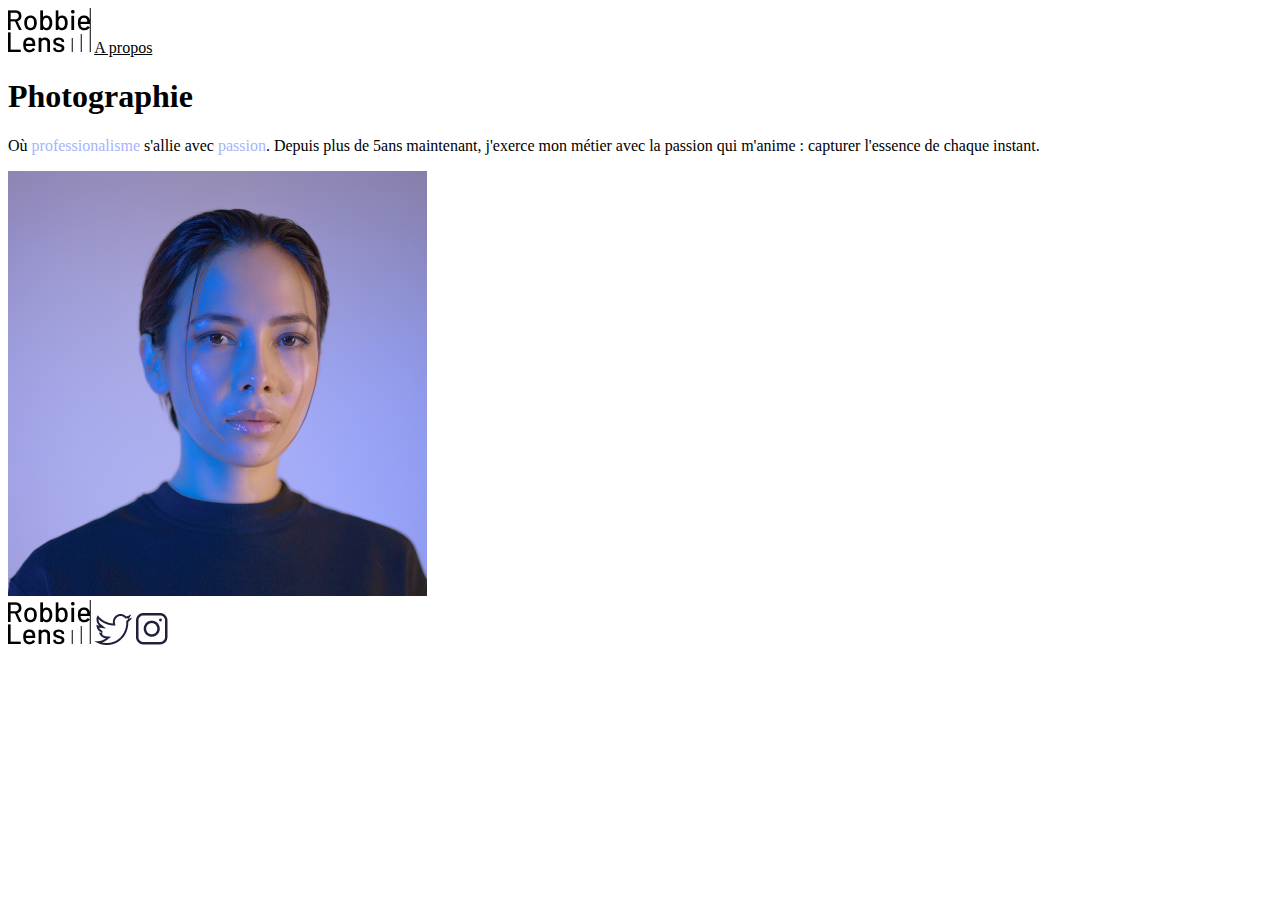
==== projet_portfolio/index.html @ fd400d7f "Integration du CSS dans la page HTML" ====
<!DOCTYPE html>
<html lang="en">
<head>
    <meta charset="UTF-8">
    <meta name="viewport" content="width=device-width, initial-scale=1.0">
    <link rel="stylesheet" href="style.css">
    <title>Accueil - Robbie Lens Photographie</title>
</head>
<body>
    <div>
        <img src="images/logo.png" alt="">
        <a href="a-propos.html">A propos</a>
    </div>
    <h1>Photographie</h1>
    <p>Où <span class="important">professionalisme</span> s'allie avec <span class="important">passion</span>. Depuis plus de 5ans maintenant, j'exerce mon métier avec la passion qui m'anime : capturer l'essence de chaque instant.</p>
    <img src="images/robbie-lens.png" alt="Image de Robbie Lens">
    <div>
        <img src="images/logo.png" alt="Logo Robbie Lens">
        <a target="_blank" href="https://twitter.com/"><img src="images/twitter.png" alt="Logo Twitter"></a>
        <a target="_blank" href="https://www.instagram.com/"><img src="images/instagram.png" alt="Logo Instagram"></a>
    </div>
</body>
</html>
---- projet_portfolio/style.css ----
a{
    color: black;
}
.important{
    color: #a5b4fc;
}
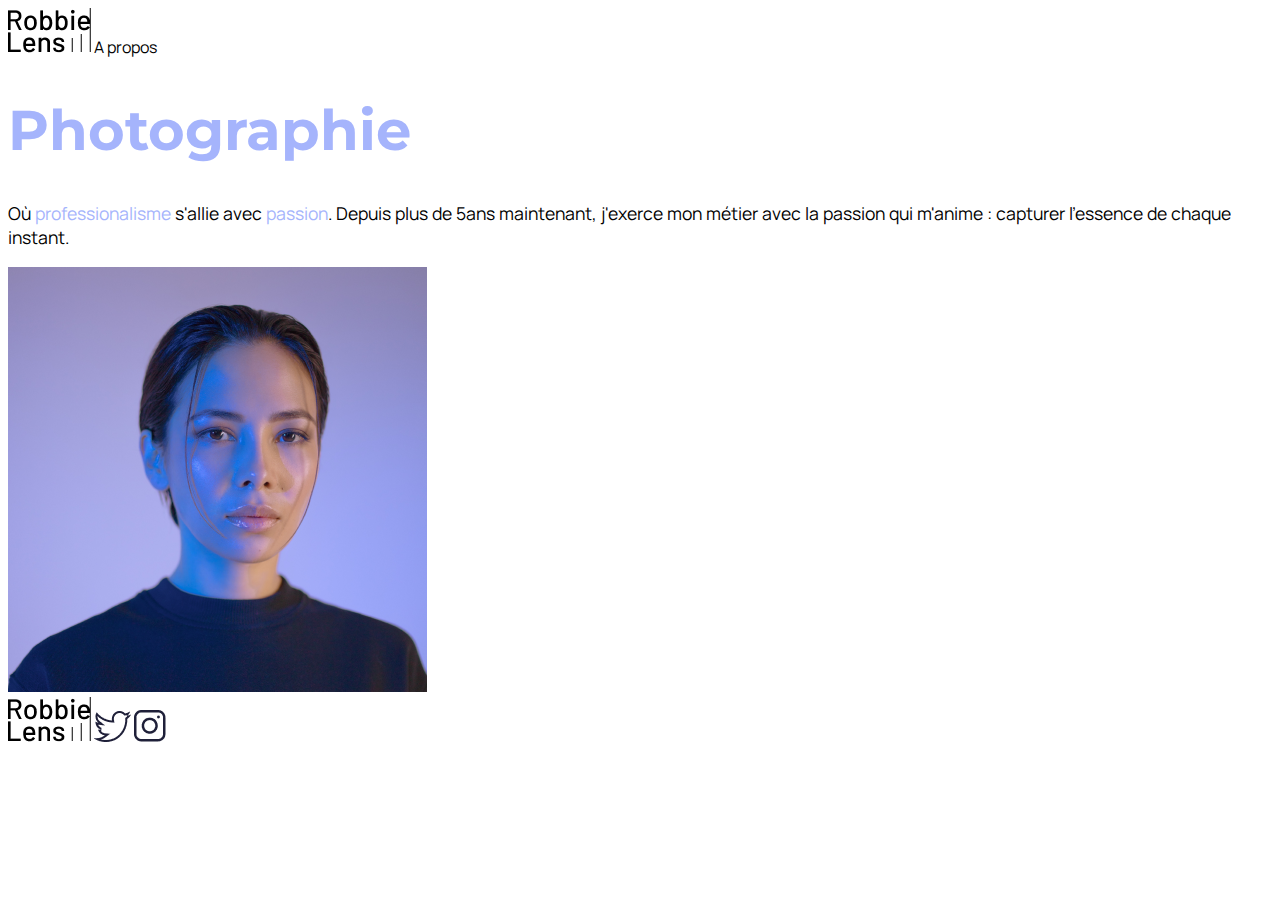
==== commit 4ff8a14c: "Changement de l'apparence du texte" ====
--- a/projet_portfolio/index.html
+++ b/projet_portfolio/index.html
@@ -1,18 +1,25 @@
 <!DOCTYPE html>
 <html lang="en">
+
 <head>
     <meta charset="UTF-8">
     <meta name="viewport" content="width=device-width, initial-scale=1.0">
+    <link rel="preconnect" href="https://fonts.googleapis.com">
+<link rel="preconnect" href="https://fonts.gstatic.com" crossorigin>
+<link href="https://fonts.googleapis.com/css2?family=Manrope:wght@200..800&family=Montserrat:ital,wght@0,100..900;1,100..900&display=swap" rel="stylesheet">
     <link rel="stylesheet" href="style.css">
     <title>Accueil - Robbie Lens Photographie</title>
 </head>
+
 <body>
     <div>
-        <img src="images/logo.png" alt="">
+        <img src="images/logo.png" alt="Logo Robbie Lens">
         <a href="a-propos.html">A propos</a>
     </div>
     <h1>Photographie</h1>
-    <p>Où <span class="important">professionalisme</span> s'allie avec <span class="important">passion</span>. Depuis plus de 5ans maintenant, j'exerce mon métier avec la passion qui m'anime : capturer l'essence de chaque instant.</p>
+    <p>Où <em>professionalisme</em> s'allie avec <em>passion</em>. Depuis
+        plus de 5ans maintenant, j'exerce mon métier avec la passion qui m'anime : capturer l'essence de chaque instant.
+    </p>
     <img src="images/robbie-lens.png" alt="Image de Robbie Lens">
     <div>
         <img src="images/logo.png" alt="Logo Robbie Lens">
@@ -20,4 +27,5 @@
         <a target="_blank" href="https://www.instagram.com/"><img src="images/instagram.png" alt="Logo Instagram"></a>
     </div>
 </body>
+
 </html>--- a/projet_portfolio/style.css
+++ b/projet_portfolio/style.css
@@ -1,6 +1,20 @@
+body{
+    font-family: Manrope, sans-serif;
+    font-size: 1em;
+}
 a{
     color: black;
+    text-decoration: none;
 }
-.important{
+em{
+    font-style: normal;
     color: #a5b4fc;
+}
+h1{
+    font-size: 3.5rem;
+    color: #a5b4fc;
+    font-family: Montserrat, sans-serif;
+}
+p{
+    font-size: 1.1rem;
 }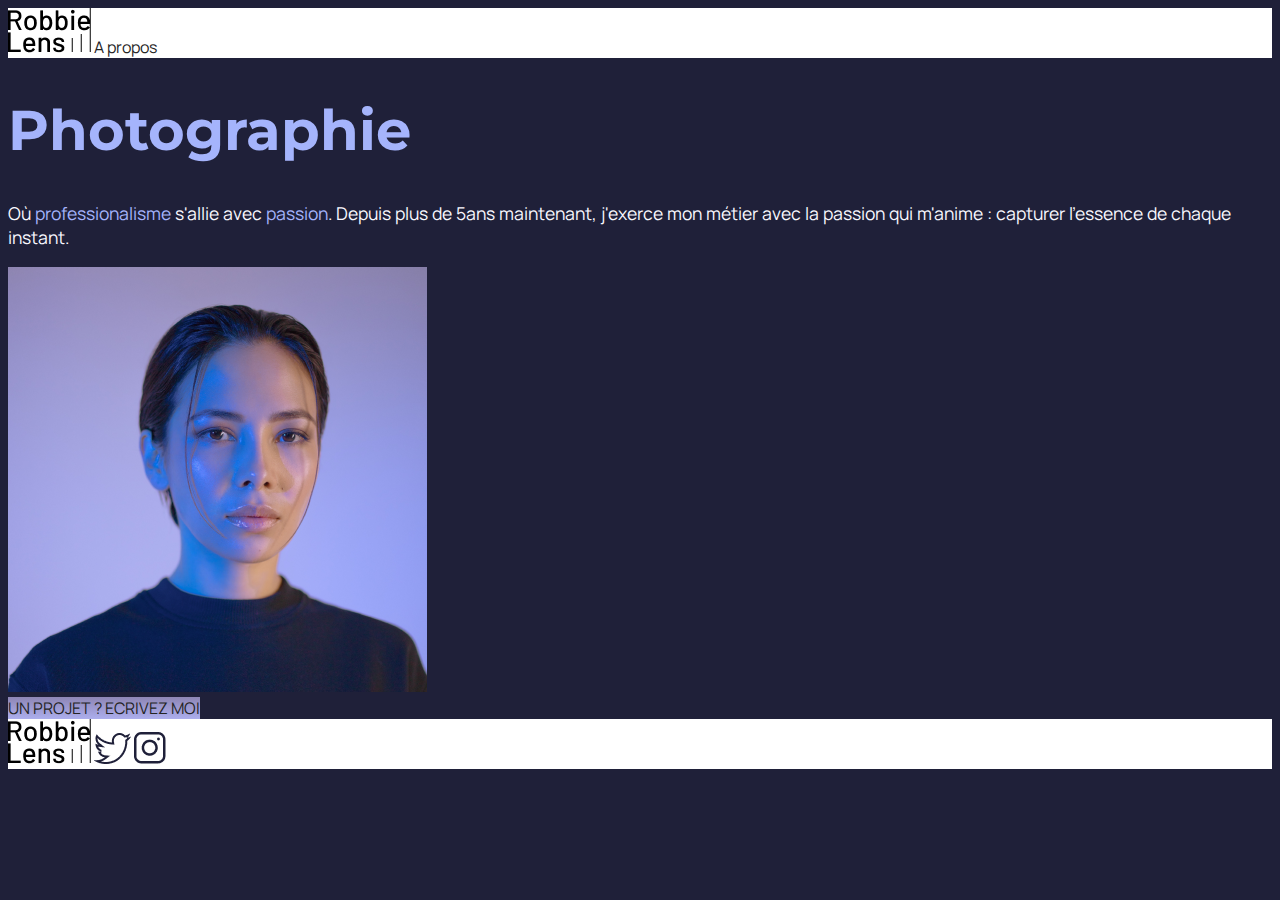
==== commit e6aae985: "Ajout des couleurs et de fond" ====
--- a/projet_portfolio/index.html
+++ b/projet_portfolio/index.html
@@ -12,7 +12,7 @@
 </head>
 
 <body>
-    <div>
+    <div class="entete">
         <img src="images/logo.png" alt="Logo Robbie Lens">
         <a href="a-propos.html">A propos</a>
     </div>
@@ -22,6 +22,9 @@
     </p>
     <img src="images/robbie-lens.png" alt="Image de Robbie Lens">
     <div>
+        <a href="" class="cta">UN PROJET ? ECRIVEZ MOI</a>
+    </div>
+    <div class="pied-de-page">
         <img src="images/logo.png" alt="Logo Robbie Lens">
         <a target="_blank" href="https://twitter.com/"><img src="images/twitter.png" alt="Logo Twitter"></a>
         <a target="_blank" href="https://www.instagram.com/"><img src="images/instagram.png" alt="Logo Instagram"></a>
--- a/projet_portfolio/style.css
+++ b/projet_portfolio/style.css
@@ -1,9 +1,11 @@
 body{
     font-family: Manrope, sans-serif;
     font-size: 1em;
+    background-color: #1f2039;
+    color: #f9f8ff;
 }
 a{
-    color: black;
+    color: #242424;
     text-decoration: none;
 }
 em{
@@ -15,6 +17,16 @@
     color: #a5b4fc;
     font-family: Montserrat, sans-serif;
 }
-p{
+h2{
+    color: #f9f8ff;
+}
+p, li{
     font-size: 1.1rem;
+    color: #f9f8ff;
+}
+.entete, .pied-de-page{
+    background-color: white;
+}
+.cta{
+    background: linear-gradient(#8e86b5, #acaeed);
 }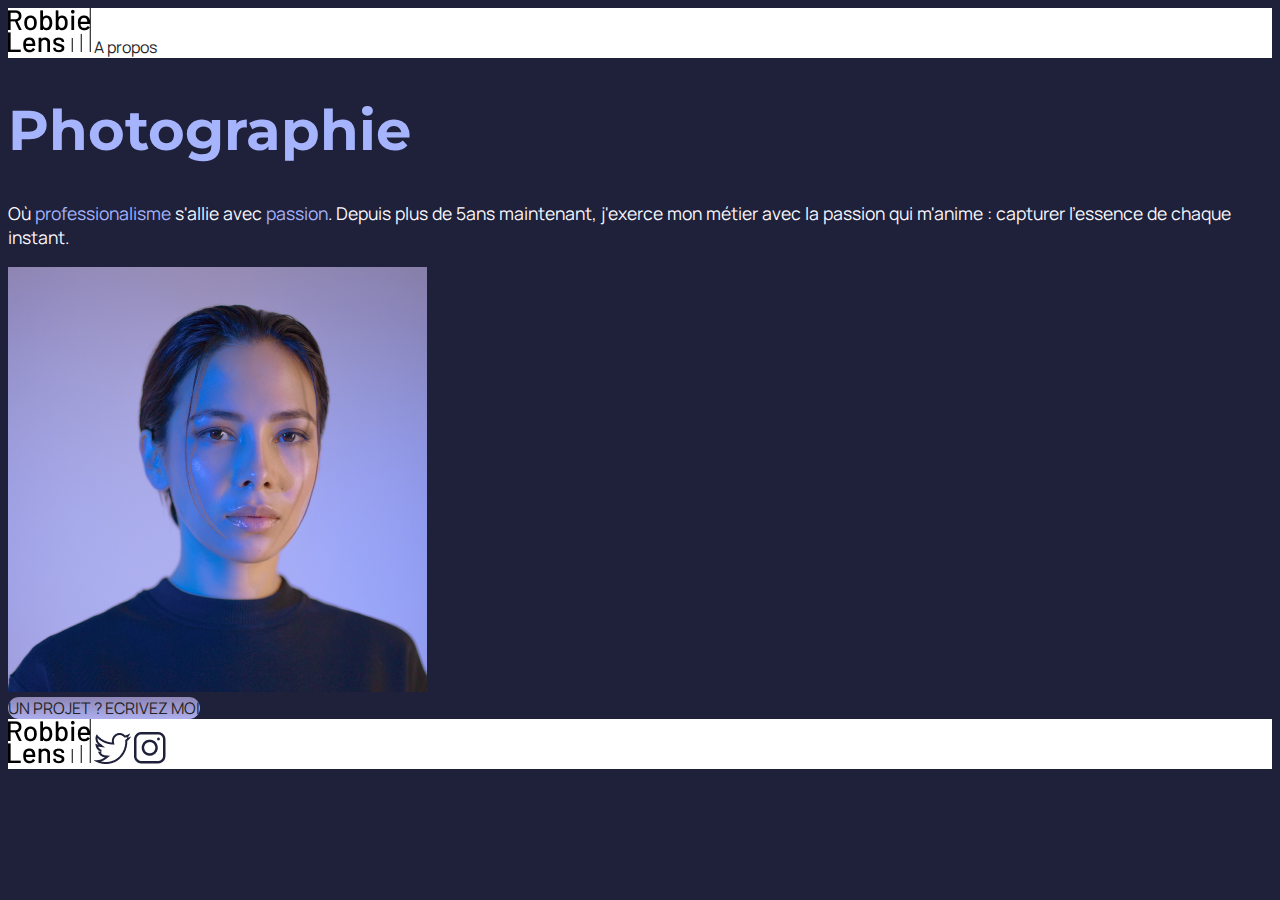
==== commit 78863b4f: "Création des bordure et des ombres" ====
--- a/projet_portfolio/index.html
+++ b/projet_portfolio/index.html
@@ -5,8 +5,10 @@
     <meta charset="UTF-8">
     <meta name="viewport" content="width=device-width, initial-scale=1.0">
     <link rel="preconnect" href="https://fonts.googleapis.com">
-<link rel="preconnect" href="https://fonts.gstatic.com" crossorigin>
-<link href="https://fonts.googleapis.com/css2?family=Manrope:wght@200..800&family=Montserrat:ital,wght@0,100..900;1,100..900&display=swap" rel="stylesheet">
+    <link rel="preconnect" href="https://fonts.gstatic.com" crossorigin>
+    <link
+        href="https://fonts.googleapis.com/css2?family=Manrope:wght@200..800&family=Montserrat:ital,wght@0,100..900;1,100..900&display=swap"
+        rel="stylesheet">
     <link rel="stylesheet" href="style.css">
     <title>Accueil - Robbie Lens Photographie</title>
 </head>
@@ -26,8 +28,12 @@
     </div>
     <div class="pied-de-page">
         <img src="images/logo.png" alt="Logo Robbie Lens">
-        <a target="_blank" href="https://twitter.com/"><img src="images/twitter.png" alt="Logo Twitter"></a>
-        <a target="_blank" href="https://www.instagram.com/"><img src="images/instagram.png" alt="Logo Instagram"></a>
+        <a target="_blank" href="https://twitter.com/">
+            <img src="images/twitter.png" alt="Logo Twitter">
+        </a>
+        <a target="_blank" href="https://www.instagram.com/">
+            <img src="images/instagram.png" alt="Logo Instagram">
+        </a>
     </div>
 </body>
 
--- a/projet_portfolio/style.css
+++ b/projet_portfolio/style.css
@@ -29,4 +29,9 @@
 }
 .cta{
     background: linear-gradient(#8e86b5, #acaeed);
+    border-radius: 50px;
+}
+.carre-contenu{
+    border-right: 1px solid #8e86b5;
+    border-bottom:1px solid #8e86b5;
 }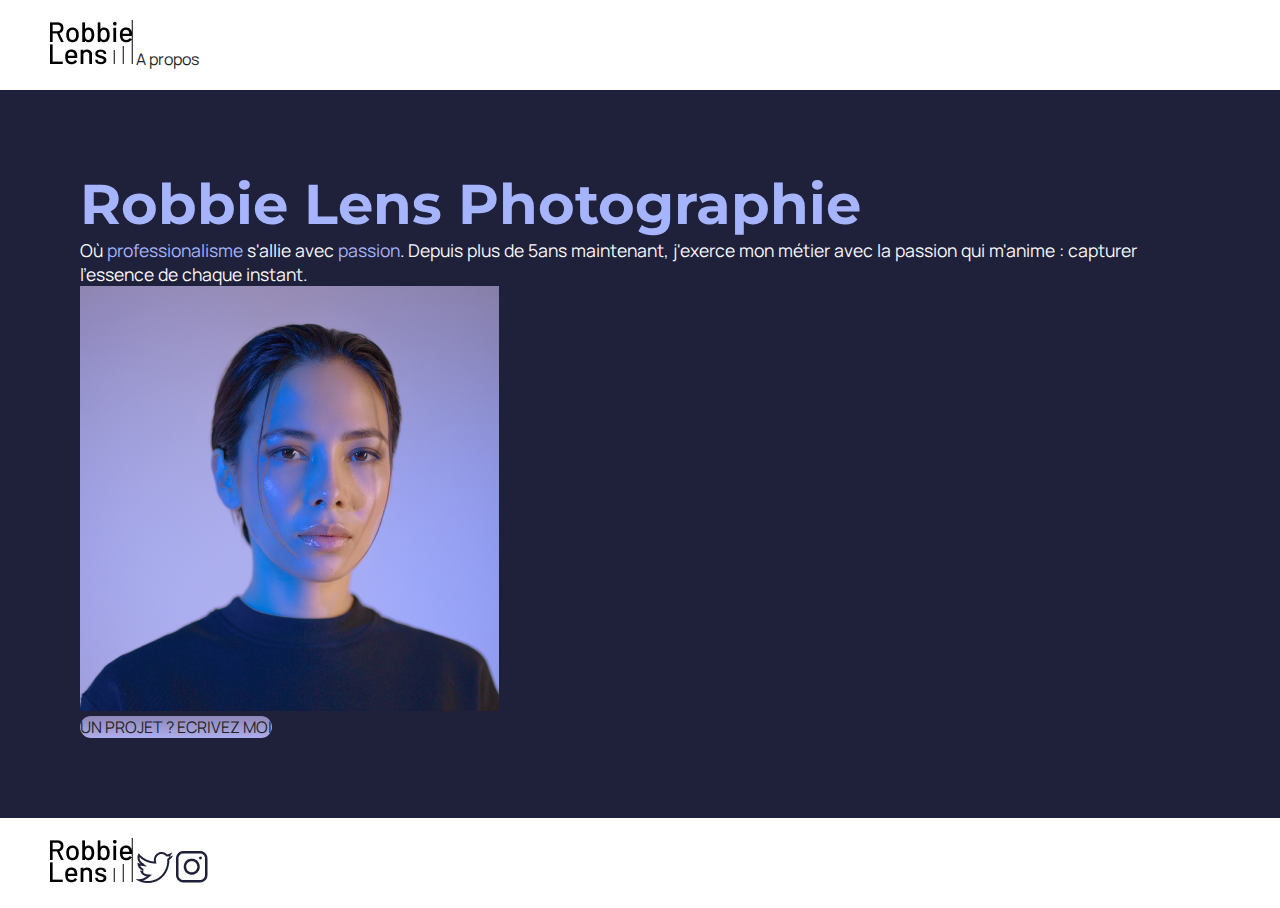
==== commit 1c8cd6f7: "Utilisation des madeles de boites" ====
--- a/projet_portfolio/index.html
+++ b/projet_portfolio/index.html
@@ -14,27 +14,35 @@
 </head>
 
 <body>
-    <div class="entete">
+    <header>
+        <nav>
+            <img src="images/logo.png" alt="Logo Robbie Lens">
+            <a href="a-propos.html">A propos</a>
+        </nav>
+    </header>
+    <main>
+        <section>
+            <h1>Robbie Lens Photographie</h1>
+            <p>
+                Où <em>professionalisme</em> s'allie avec <em>passion</em>. Depuis
+                plus de 5ans maintenant, j'exerce mon métier avec la passion qui m'anime : capturer l'essence de chaque
+                instant.
+            </p>
+            <img src="images/robbie-lens.png" alt="Image de Robbie Lens">
+            <div>
+                <a href="" class="cta">UN PROJET ? ECRIVEZ MOI</a>
+            </div>
+        </section>
+    </main>
+    <footer>
         <img src="images/logo.png" alt="Logo Robbie Lens">
-        <a href="a-propos.html">A propos</a>
-    </div>
-    <h1>Photographie</h1>
-    <p>Où <em>professionalisme</em> s'allie avec <em>passion</em>. Depuis
-        plus de 5ans maintenant, j'exerce mon métier avec la passion qui m'anime : capturer l'essence de chaque instant.
-    </p>
-    <img src="images/robbie-lens.png" alt="Image de Robbie Lens">
-    <div>
-        <a href="" class="cta">UN PROJET ? ECRIVEZ MOI</a>
-    </div>
-    <div class="pied-de-page">
-        <img src="images/logo.png" alt="Logo Robbie Lens">
-        <a target="_blank" href="https://twitter.com/">
+        <a target="_blank" href="https://twitter.com/" class="lien-icone">
             <img src="images/twitter.png" alt="Logo Twitter">
         </a>
-        <a target="_blank" href="https://www.instagram.com/">
+        <a target="_blank" href="https://www.instagram.com/" class="lien-icone">
             <img src="images/instagram.png" alt="Logo Instagram">
         </a>
-    </div>
+    </footer>
 </body>
 
 </html>--- a/projet_portfolio/style.css
+++ b/projet_portfolio/style.css
@@ -1,3 +1,6 @@
+*{
+    margin: 0;
+}
 body{
     font-family: Manrope, sans-serif;
     font-size: 1em;
@@ -7,6 +10,9 @@
 a{
     color: #242424;
     text-decoration: none;
+}
+a:hover{
+    text-decoration: underline;
 }
 em{
     font-style: normal;
@@ -24,14 +30,39 @@
     font-size: 1.1rem;
     color: #f9f8ff;
 }
-.entete, .pied-de-page{
+header, footer{
     background-color: white;
 }
 .cta{
     background: linear-gradient(#8e86b5, #acaeed);
     border-radius: 50px;
 }
+.cta:hover{
+    text-decoration: none;
+    background: linear-gradient(#696484, #8788ba);
+}
 .carre-contenu{
     border-right: 1px solid #8e86b5;
     border-bottom:1px solid #8e86b5;
+    padding: 50px;
+}
+.lien-icone:hover{
+    opacity: 0.5;
+    text-decoration: none;
+}
+header, footer{
+    padding: 20px 50px;
+}
+section{
+    padding: 80px;
+}
+.a-propos-main{
+    width: 50%;
+    margin: auto;
+}
+.carre-contenu h2{
+    margin-top: 30px;
+}
+.carre-contenu ul{
+    margin-top: 30px;
 }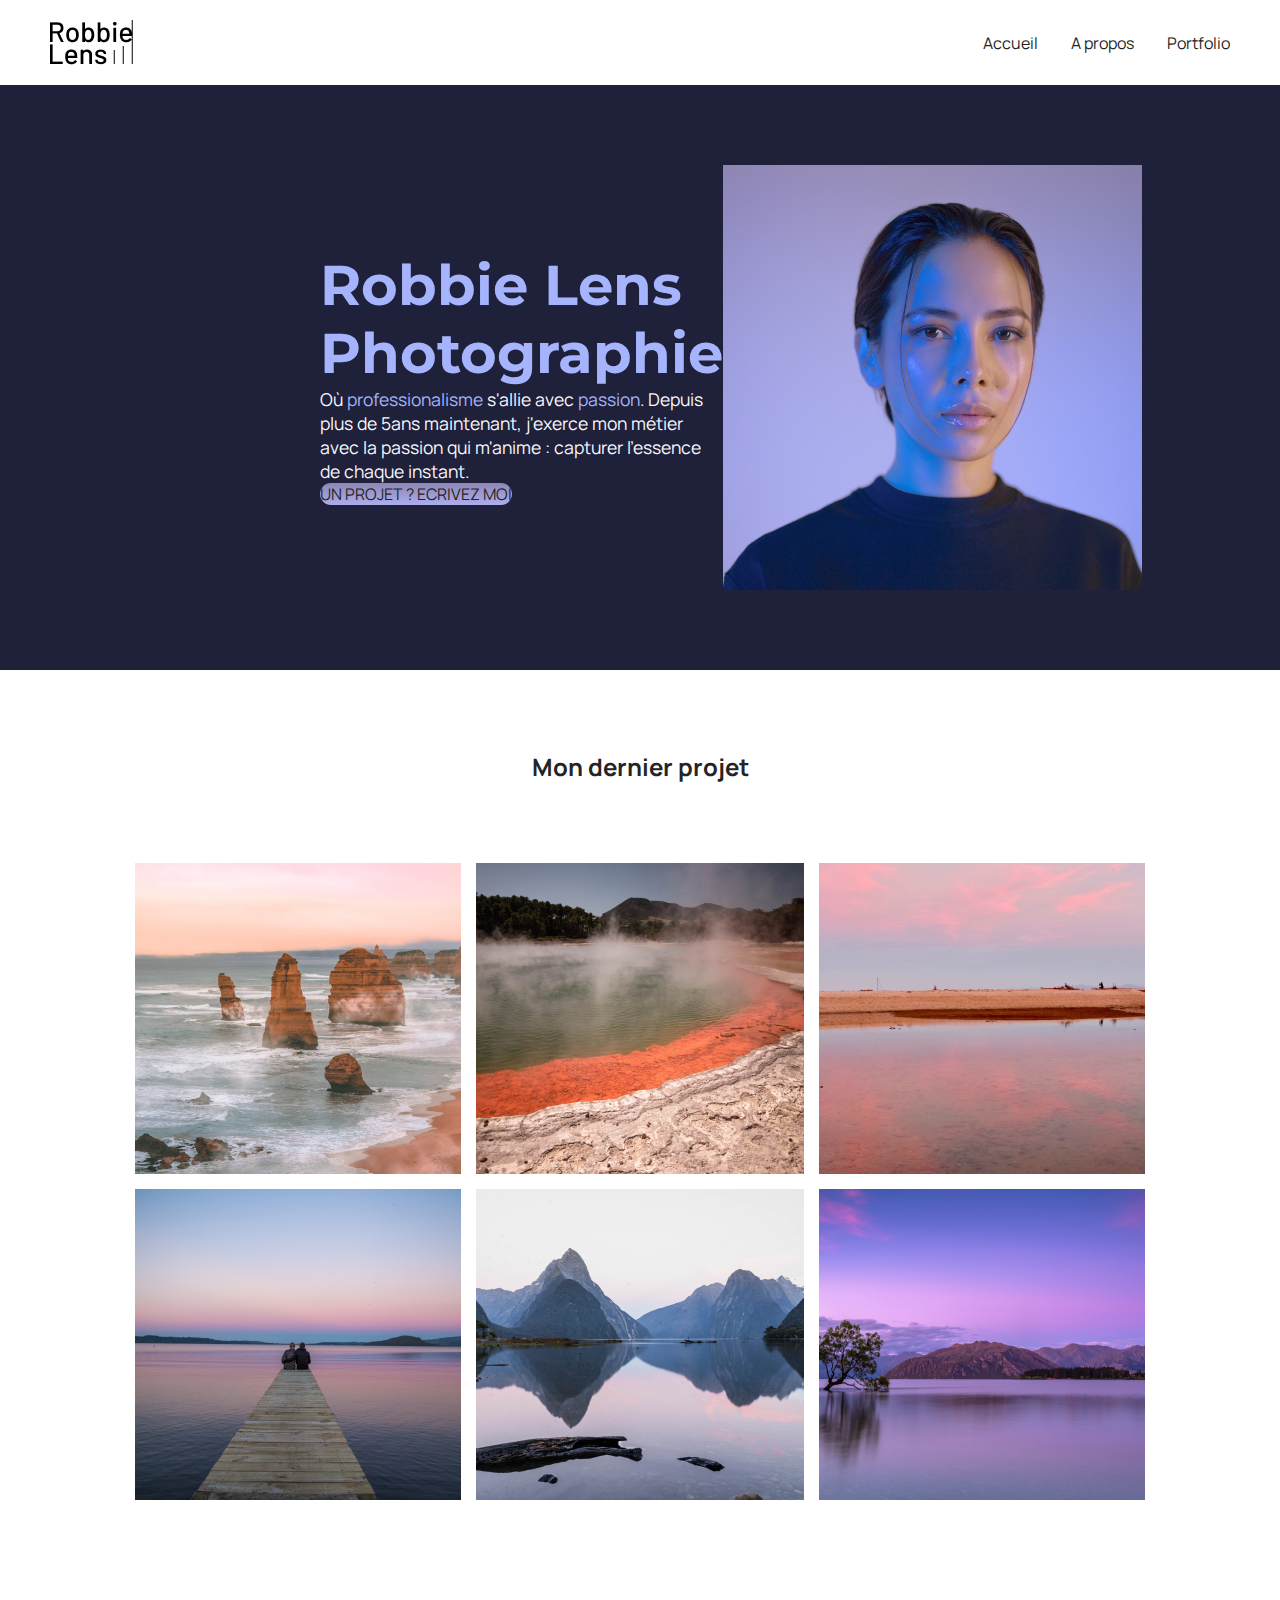
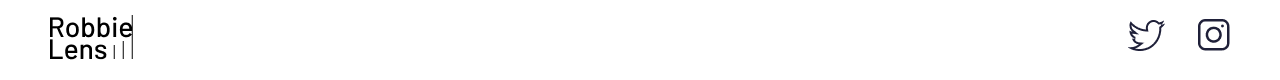
==== commit 474ccf94: "Les bases du css grid" ====
--- a/projet_portfolio/index.html
+++ b/projet_portfolio/index.html
@@ -17,31 +17,50 @@
     <header>
         <nav>
             <img src="images/logo.png" alt="Logo Robbie Lens">
-            <a href="a-propos.html">A propos</a>
+            <div>
+                <a href="index.html">Accueil</a>
+                <a href="a-propos.html">A propos</a>
+                <a href="portfolio.html">Portfolio</a>
+            </div>
         </nav>
     </header>
     <main>
-        <section>
-            <h1>Robbie Lens Photographie</h1>
-            <p>
-                Où <em>professionalisme</em> s'allie avec <em>passion</em>. Depuis
-                plus de 5ans maintenant, j'exerce mon métier avec la passion qui m'anime : capturer l'essence de chaque
-                instant.
-            </p>
+        <section class="accueil-introduction">
+            <div>
+                <h1>Robbie Lens Photographie</h1>
+                <p>
+                    Où <em>professionalisme</em> s'allie avec <em>passion</em>. Depuis
+                    plus de 5ans maintenant, j'exerce mon métier avec la passion qui m'anime : capturer l'essence de chaque
+                    instant.
+                </p>
+                <a href="" class="cta">UN PROJET ? ECRIVEZ MOI</a>
+            </div>
             <img src="images/robbie-lens.png" alt="Image de Robbie Lens">
+        </section>
+        <section class="accueil-photos">
+            <h2>Mon dernier projet</h2>
             <div>
-                <a href="" class="cta">UN PROJET ? ECRIVEZ MOI</a>
+                <img src="images/accueil/element-1.png" alt="Twelve apostles - Australie">
+                <img src="images/accueil/element-2.png" alt="Wai-O-Tapu - Nouvelle-Zélande">
+                <img src="images/accueil/element-3.png" alt="Parc National d’Abel Tasman - Nouvelle-Zélande">
+            </div>
+            <div>
+                <img src="images/accueil/element-4.png" alt="Lac Rotorua - Nouvelle-Zélande">
+                <img src="images/accueil/element-5.png" alt="Milford Sound - Nouvelle-Zélande">
+                <img src="images/accueil/element-6.png" alt="Lac Wanaka - Nouvelle-Zélande">
             </div>
         </section>
     </main>
     <footer>
         <img src="images/logo.png" alt="Logo Robbie Lens">
-        <a target="_blank" href="https://twitter.com/" class="lien-icone">
-            <img src="images/twitter.png" alt="Logo Twitter">
-        </a>
-        <a target="_blank" href="https://www.instagram.com/" class="lien-icone">
-            <img src="images/instagram.png" alt="Logo Instagram">
-        </a>
+        <span>
+            <a target="_blank" href="https://twitter.com/" class="lien-icone">
+                <img src="images/twitter.png" alt="Logo Twitter">
+            </a>
+            <a target="_blank" href="https://www.instagram.com/" class="lien-icone">
+                <img src="images/instagram.png" alt="Logo Instagram">
+            </a>
+        </span>
     </footer>
 </body>
 
--- a/projet_portfolio/style.css
+++ b/projet_portfolio/style.css
@@ -65,4 +65,63 @@
 }
 .carre-contenu ul{
     margin-top: 30px;
+}
+footer, nav{
+    display: flex;
+    flex-direction: row;
+    align-items: center;
+    justify-content:space-between;
+}
+nav a{
+    margin-left: 30px;
+}
+.accueil-photos{
+    background-color: white;
+    padding: 80px;
+}
+.accueil-photos h2{
+    color: #242424;
+    text-align: center;
+    margin-bottom: 80px;
+}
+.accueil-photos div{
+    display: flex;
+    flex-direction: row;
+    gap: 15px;
+    justify-content: center;
+    margin-bottom: 15px;
+}
+.accueil-introduction{
+    display: flex;
+    flex-direction: row;
+    width: 50%;
+    align-items: center;
+    margin: auto;
+}
+footer a{
+    margin-left: 30px;
+}
+.portfolio-section-photos{
+    background-color: white;
+}
+.portfolio-section-photos h2{
+    color: #242424;
+    margin-bottom: 80px;
+}
+.grid-paysages{
+    display: grid;
+    grid-template-columns: 1fr 1fr 1fr;
+    grid-template-rows: 300px 300px 300px;
+    gap: 15px;
+}
+.grid-portraits{
+    display: grid;
+    grid-template-columns: 1fr 1fr 1fr;
+    grid-template-rows: 300px 300px;
+    gap: 15px;
+}
+.grid-paysages img, .grid-portraits img{
+    width: 100%;
+    height: 100%;
+    object-fit: cover;
 }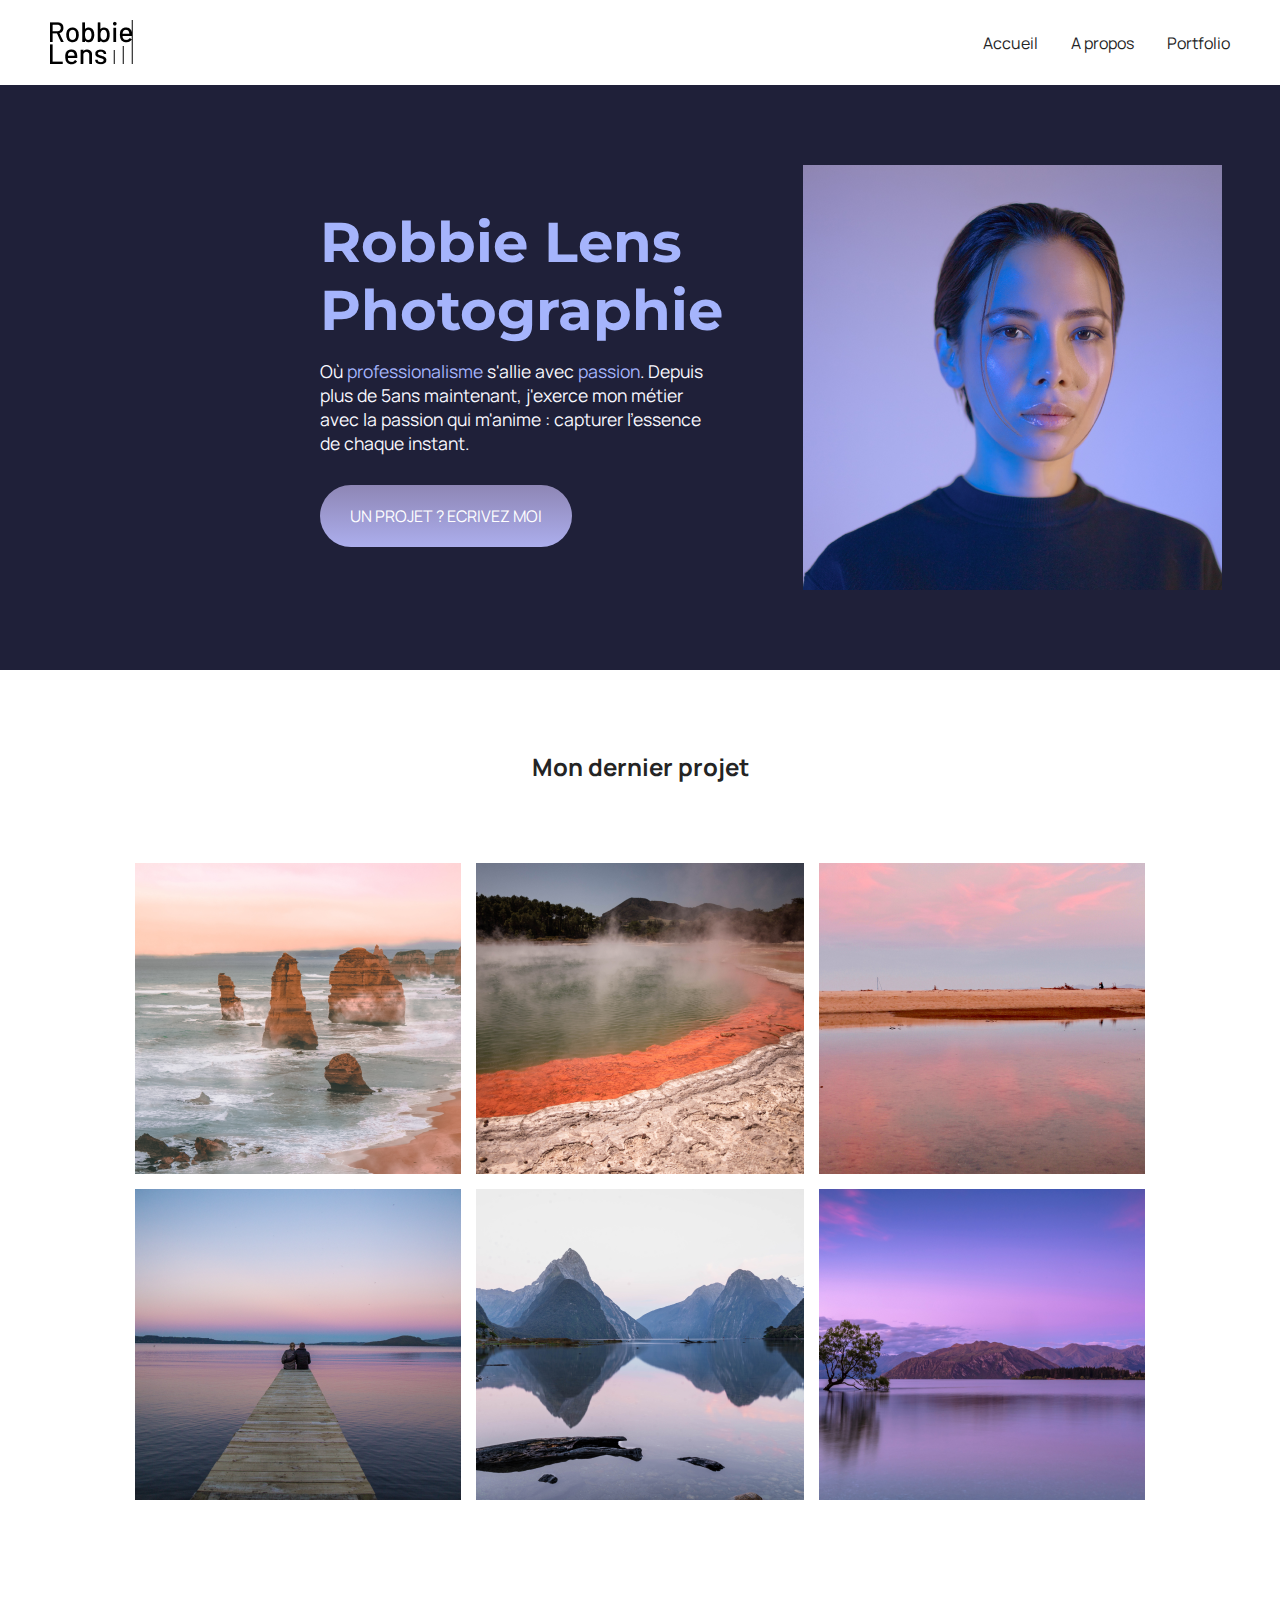
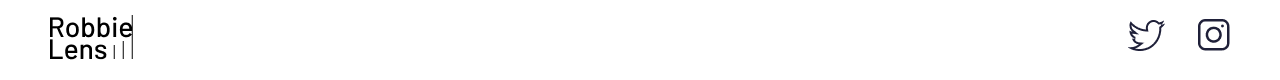
==== commit a4de9532: "Ajout des tableaux" ====
--- a/projet_portfolio/index.html
+++ b/projet_portfolio/index.html
@@ -9,7 +9,8 @@
     <link
         href="https://fonts.googleapis.com/css2?family=Manrope:wght@200..800&family=Montserrat:ital,wght@0,100..900;1,100..900&display=swap"
         rel="stylesheet">
-    <link rel="stylesheet" href="style.css">
+    <link rel="stylesheet" href="styles/style.css">
+    <link rel="stylesheet" href="styles/index.css">
     <title>Accueil - Robbie Lens Photographie</title>
 </head>
 
@@ -33,7 +34,7 @@
                     plus de 5ans maintenant, j'exerce mon métier avec la passion qui m'anime : capturer l'essence de chaque
                     instant.
                 </p>
-                <a href="" class="cta">UN PROJET ? ECRIVEZ MOI</a>
+                <a href="portfolio.html" class="cta">UN PROJET ? ECRIVEZ MOI</a>
             </div>
             <img src="images/robbie-lens.png" alt="Image de Robbie Lens">
         </section>
--- a/projet_portfolio/styles/style.css
+++ b/projet_portfolio/styles/style.css
@@ -0,0 +1,88 @@
+* {
+    margin: 0;
+}
+
+body {
+    font-family: Manrope, sans-serif;
+    font-size: 1em;
+    background-color: #1f2039;
+    color: #f9f8ff;
+}
+
+a {
+    color: #242424;
+    text-decoration: none;
+}
+
+a:hover {
+    text-decoration: underline;
+}
+
+em {
+    font-style: normal;
+    color: #a5b4fc;
+}
+
+h1 {
+    font-size: 3.5rem;
+    color: #a5b4fc;
+    font-family: Montserrat, sans-serif;
+}
+
+h2 {
+    color: #f9f8ff;
+}
+
+p,
+li {
+    font-size: 1.1rem;
+    color: #f9f8ff;
+}
+
+header,
+footer {
+    background-color: white;
+}
+
+.cta {
+    display: inline-block;
+    background: linear-gradient(#8e86b5, #acaeed);
+    border-radius: 50px;
+    color: white;
+    padding: 20px 30px;
+}
+
+.cta:hover {
+    text-decoration: none;
+    background: linear-gradient(#696484, #8788ba); 
+}
+
+.lien-icone:hover {
+    opacity: 0.5;
+    text-decoration: none;
+}
+
+header,
+footer {
+    padding: 20px 50px;
+}
+
+section {
+    padding: 80px;
+}
+
+nav a {
+    margin-left: 30px;
+}
+
+footer,
+nav {
+    display: flex;
+    flex-direction: row;
+    align-items: center;
+    justify-content: space-between;
+}
+
+footer a {
+    margin-left: 30px;
+}--- a/projet_portfolio/styles/index.css
+++ b/projet_portfolio/styles/index.css
@@ -0,0 +1,38 @@
+.accueil-photos {
+    background-color: white;
+    padding: 80px;
+}
+
+.accueil-photos h2 {
+    color: #242424;
+    text-align: center;
+    margin-bottom: 80px;
+}
+
+.accueil-photos div {
+    display: flex;
+    flex-direction: row;
+    gap: 15px;
+    justify-content: center;
+    margin-bottom: 15px;
+}
+
+.accueil-introduction {
+    display: flex;
+    flex-direction: row;
+    width: 50%;
+    align-items: center;
+    margin: auto;
+}
+
+.accueil-introduction h1 {
+    margin-bottom: 15px;
+}
+
+.accueil-introduction p {
+    margin-bottom: 30px;
+}
+
+.accueil-introduction div {
+    padding-right: 80px;
+}